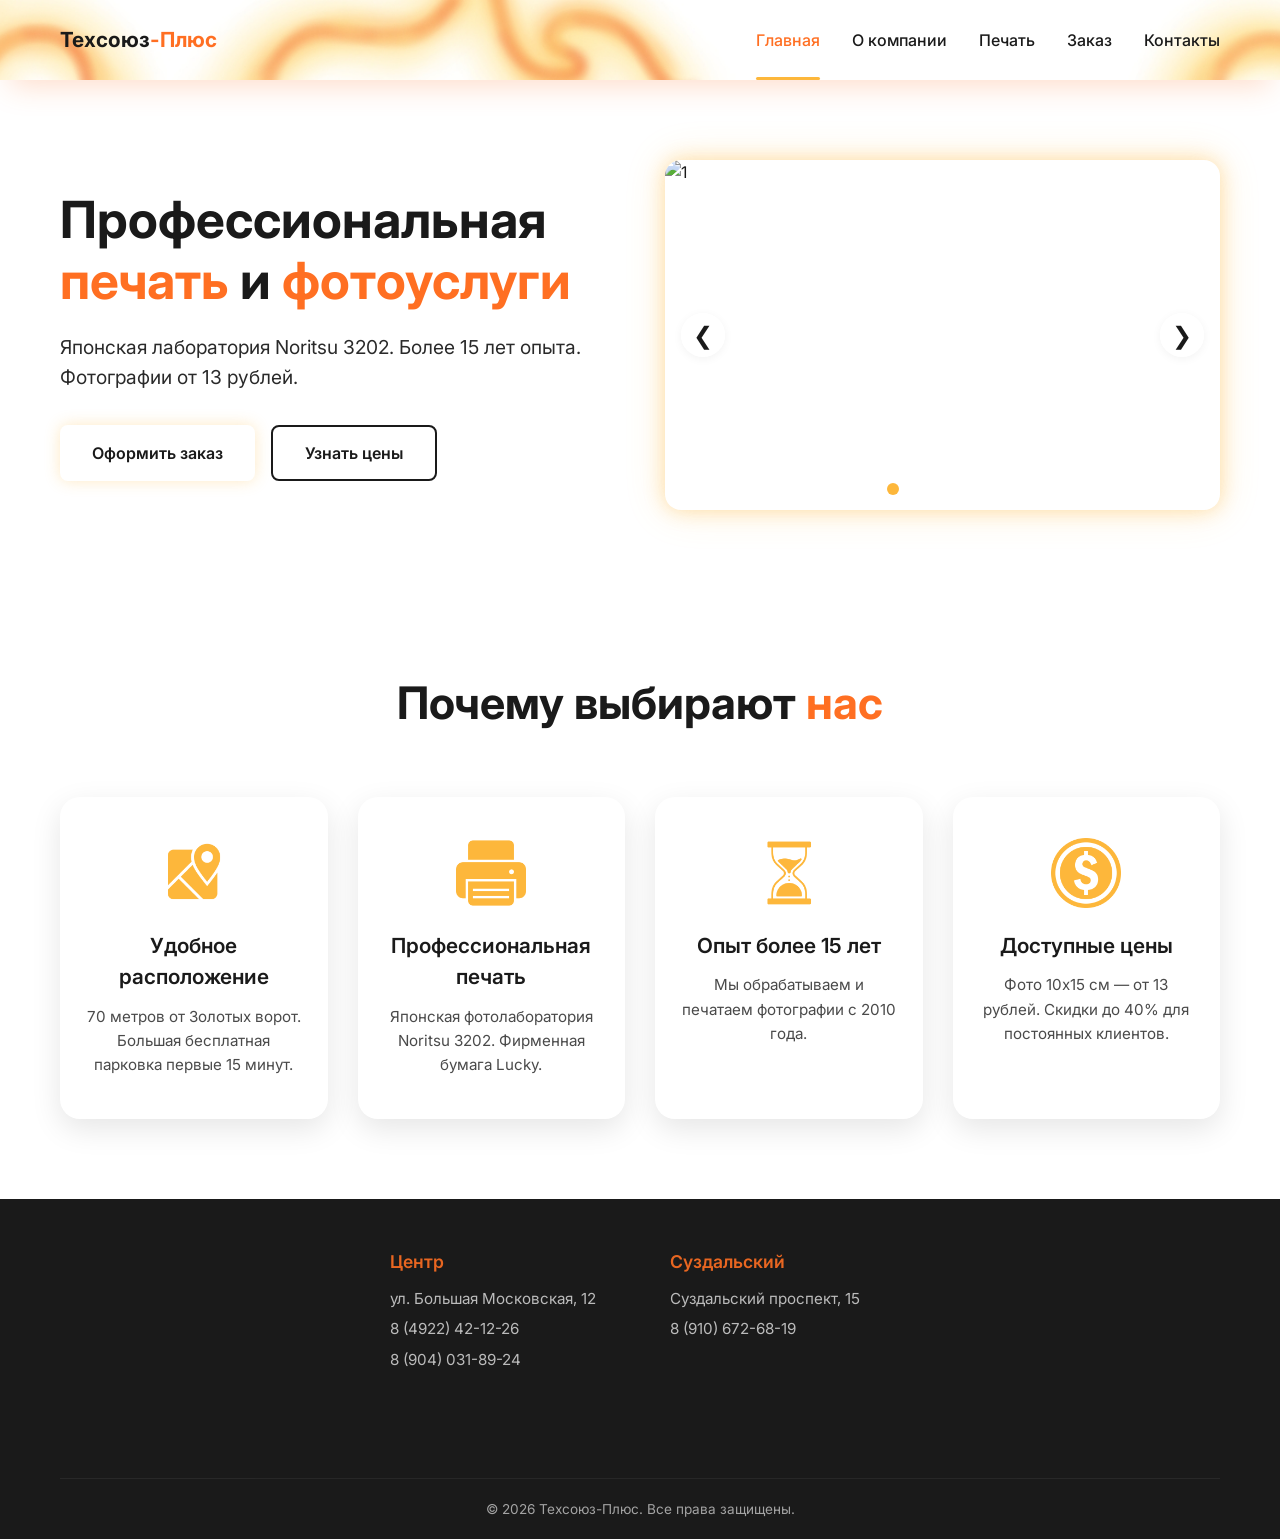
==== index.html @ b590c60d "Исправление index.html" ====
<!DOCTYPE html>
<html lang="ru">
<head>
  <meta charset="UTF-8">
  <meta name="viewport" content="width=device-width, initial-scale=1.0">
  <title>Техсоюз-Плюс - Фотомагазин</title>
  <link rel="preconnect" href="https://fonts.googleapis.com">
  <link rel="preconnect" href="https://fonts.gstatic.com" crossorigin>
  <link href="https://fonts.googleapis.com/css2?family=Inter:wght@400;500;600;700&display=swap" rel="stylesheet">
  <link rel="stylesheet" href="https://cdnjs.cloudflare.com/ajax/libs/font-awesome/6.4.0/css/all.min.css">
  <link href="https://unpkg.com/aos@2.3.1/dist/aos.css" rel="stylesheet">
  <link rel="stylesheet" href="css/style.css?v=2">
</head>
<body>

<header class="header">
  <div class="container header__inner">
    <a href="index.html" class="header__logo">Техсоюз<span>-Плюс</span></a>
    <nav class="header__nav">
      <ul class="header__list">
        <li><a href="index.html" class="header__link active">Главная</a></li>
        <li><a href="pages/about.html" class="header__link">О компании</a></li>
        <li><a href="pages/printing.html" class="header__link">Печать</a></li>
        <li><a href="pages/order.html" class="header__link">Заказ</a></li>
        <li><a href="pages/contacts.html" class="header__link">Контакты</a></li>
      </ul>
      <button class="burger"><span></span><span></span><span></span></button>
    </nav>
  </div>
</header>

<main>
  <section class="hero">
    <div class="container">
      <div class="hero__text" data-aos="fade-right" data-aos-duration="1000">
        <h1>Профессиональная <br><span>печать</span> и <span>фотоуслуги</span></h1>
        <p>Японская лаборатория Noritsu 3202. Более 15 лет опыта. Фотографии от 13 рублей.</p>
        <div class="hero__actions">
          <a href="pages/order.html" class="btn btn--primary">Оформить заказ</a>
          <a href="pages/printing.html" class="btn btn--outline">Узнать цены</a>
        </div>
      </div>
      <div class="hero__slider" data-aos="fade-left" data-aos-duration="1000">
        <div class="hero-slider">
          <div class="slide active"><img src="images/photo1.jpg" alt="1"></div>
          <div class="slide"><img src="images/photo2.jpg" alt="2"></div>
          <div class="slide"><img src="images/photo3.jpg" alt="3"></div>
          <div class="slide"><img src="images/photo4.jpg" alt="4"></div>
          <div class="slide"><img src="images/photo5.jpg" alt="5"></div>
          <div class="slide"><img src="images/photo6.jpg" alt="6"></div>
          <button class="slider-btn slider-btn--prev">❮</button>
          <button class="slider-btn slider-btn--next">❯</button>
          <div class="slider-dots">
            <span class="dot active" data-slide="0"></span><span class="dot" data-slide="1"></span><span class="dot" data-slide="2"></span><span class="dot" data-slide="3"></span><span class="dot" data-slide="4"></span><span class="dot" data-slide="5"></span>
          </div>
        </div>
      </div>
    </div>
  </section>

  <section class="features">
    <div class="container">
      <h2 class="features__title" data-aos="fade-up">Почему выбирают <span>нас</span></h2>
      <div class="features__grid">
        <div class="feature-card" data-aos="fade-up" data-aos-delay="100">
          <div class="feature-card__icon"><img src="images/icons/icon-1.png" alt=""></div>
          <h3 class="feature-card__title">Удобное расположение</h3>
          <p class="feature-card__desc">70 метров от Золотых ворот. Большая бесплатная парковка первые 15 минут.</p>
        </div>
        <div class="feature-card" data-aos="fade-up" data-aos-delay="200">
          <div class="feature-card__icon"><img src="images/icons/icon-2.PNG" alt=""></div>
          <h3 class="feature-card__title">Профессиональная печать</h3>
          <p class="feature-card__desc">Японская фотолаборатория Noritsu 3202. Фирменная бумага Lucky.</p>
        </div>
        <div class="feature-card" data-aos="fade-up" data-aos-delay="300">
          <div class="feature-card__icon"><img src="images/icons/icon-3.PNG" alt=""></div>
          <h3 class="feature-card__title">Опыт более 15 лет</h3>
          <p class="feature-card__desc">Мы обрабатываем и печатаем фотографии с 2010 года.</p>
        </div>
        <div class="feature-card" data-aos="fade-up" data-aos-delay="400">
          <div class="feature-card__icon"><img src="images/icons/icon-4.PNG" alt=""></div>
          <h3 class="feature-card__title">Доступные цены</h3>
          <p class="feature-card__desc">Фото 10х15 см — от 13 рублей. Скидки до 40% для постоянных клиентов.</p>
        </div>
      </div>
    </div>
  </section>
</main>

<footer class="footer">
    <div class="container footer__inner">
      <div class="footer-col"><div class="footer-col__title"><span>Центр</span></div><p>ул. Большая Московская, 12</p><p><a href="tel:84922421226">8 (4922) 42-12-26</a></p><p><a href="tel:89040318924">8 (904) 031-89-24</a></p></div>
      <div class="footer-col"><div class="footer-col__title"><span>Суздальский</span></div><p>Суздальский проспект, 15</p><p><a href="tel:89106726819">8 (910) 672-68-19</a></p></div>
      <div class="footer__copy">&copy; 2026 Техсоюз-Плюс. Все права защищены.</div>
    </div>
  </footer>

<script src="https://unpkg.com/aos@2.3.1/dist/aos.js"></script>
<script src="js/main.js"></script>
</body>
</html>
---- css/style.css ----
/* css/style.css - Сборка стилей (исправленная) */

/* Базовые настройки */
@import 'base/variables.css';
@import 'base/reset.css';

/* Компоненты */
@import 'components/footer.css';
@import 'components/buttons.css';

/* ФИНАЛЬНАЯ ШАПКА */
@import 'header-final.css';

/* Главная страница */
@import 'home/hero.css';
@import 'home/slider.css';
@import 'home/features.css';
@import 'home/cards.css';

/* Остальные страницы */
@import 'pages/printing.css';   /* <--- ДОБАВИЛИ ИМПОРТ СТРАНИЦЫ ПЕЧАТИ */
@import 'pages/contacts.css';
@import 'pages/about.css';
@import 'pages/order.css';

/* Общий контейнер */
.container {
  max-width: var(--container-width);
  margin: 0 auto;
  padding: 0 20px;
}
body {
  background: #ffffff !important;
}
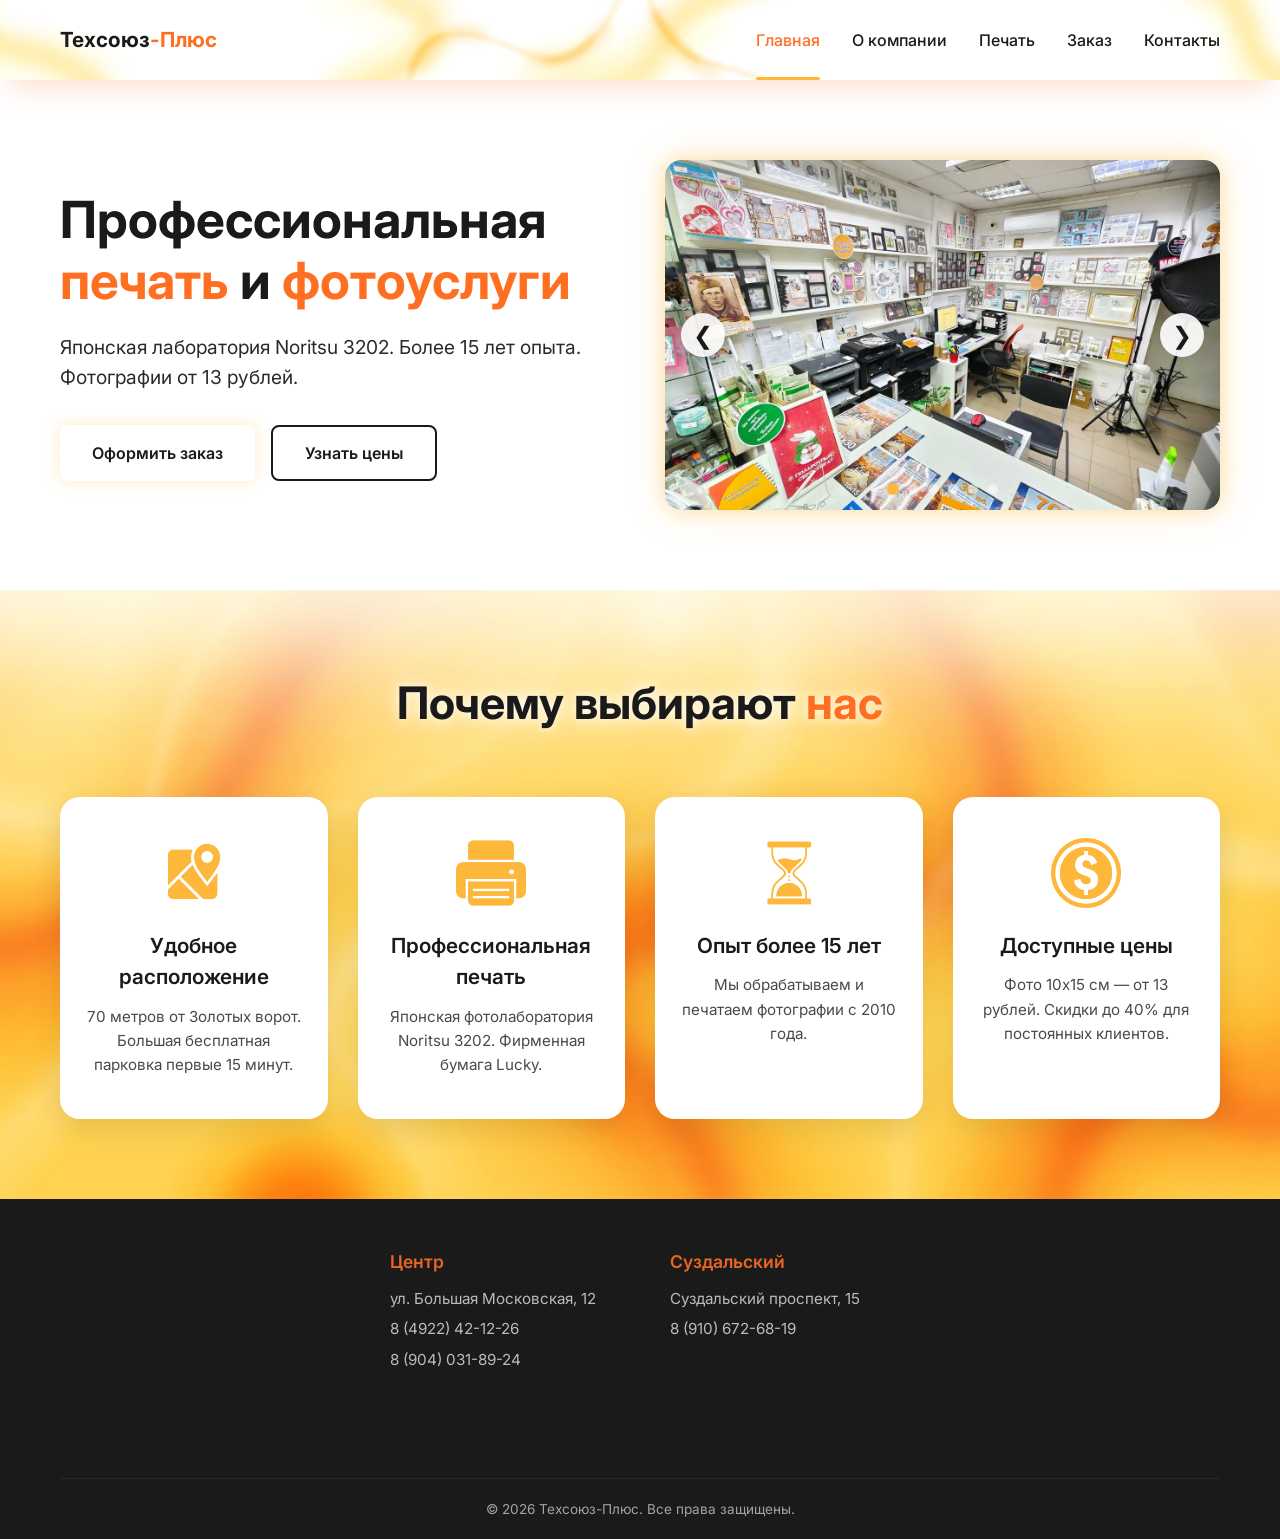
==== commit 172d188b: "Обновление" ====
--- a/index.html
+++ b/index.html
@@ -58,33 +58,47 @@
     </div>
   </section>
 
-  <section class="features">
-    <div class="container">
-      <h2 class="features__title" data-aos="fade-up">Почему выбирают <span>нас</span></h2>
-      <div class="features__grid">
-        <div class="feature-card" data-aos="fade-up" data-aos-delay="100">
-          <div class="feature-card__icon"><img src="images/icons/icon-1.png" alt=""></div>
-          <h3 class="feature-card__title">Удобное расположение</h3>
-          <p class="feature-card__desc">70 метров от Золотых ворот. Большая бесплатная парковка первые 15 минут.</p>
+      <!-- Блок преимуществ -->
+      <section class="features">
+        <div class="container">
+          <h2 class="features__title" data-aos="fade-up">Почему выбирают <span>нас</span></h2>
+          <div class="features__grid">
+            
+            <div class="feature-card" data-aos="fade-up" data-aos-delay="100">
+              <div class="feature-card__icon">
+                <img src="images/icons/icon-1.png" alt="Иконка расположения">
+              </div>
+              <h3 class="feature-card__title">Удобное расположение</h3>
+              <p class="feature-card__desc">70 метров от Золотых ворот. Большая бесплатная парковка первые 15 минут.</p>
+            </div>
+  
+            <div class="feature-card" data-aos="fade-up" data-aos-delay="200">
+              <div class="feature-card__icon">
+                <img src="images/icons/icon-2.png" alt="Иконка печати">
+              </div>
+              <h3 class="feature-card__title">Профессиональная печать</h3>
+              <p class="feature-card__desc">Японская фотолаборатория Noritsu 3202. Фирменная бумага Lucky.</p>
+            </div>
+  
+            <div class="feature-card" data-aos="fade-up" data-aos-delay="300">
+              <div class="feature-card__icon">
+                <img src="images/icons/icon-3.png" alt="Иконка опыта">
+              </div>
+              <h3 class="feature-card__title">Опыт более 15 лет</h3>
+              <p class="feature-card__desc">Мы обрабатываем и печатаем фотографии с 2010 года.</p>
+            </div>
+  
+            <div class="feature-card" data-aos="fade-up" data-aos-delay="400">
+              <div class="feature-card__icon">
+                <img src="images/icons/icon-4.png" alt="Иконка цен">
+              </div>
+              <h3 class="feature-card__title">Доступные цены</h3>
+              <p class="feature-card__desc">Фото 10х15 см — от 13 рублей. Скидки до 40% для постоянных клиентов.</p>
+            </div>
+  
+          </div>
         </div>
-        <div class="feature-card" data-aos="fade-up" data-aos-delay="200">
-          <div class="feature-card__icon"><img src="images/icons/icon-2.PNG" alt=""></div>
-          <h3 class="feature-card__title">Профессиональная печать</h3>
-          <p class="feature-card__desc">Японская фотолаборатория Noritsu 3202. Фирменная бумага Lucky.</p>
-        </div>
-        <div class="feature-card" data-aos="fade-up" data-aos-delay="300">
-          <div class="feature-card__icon"><img src="images/icons/icon-3.PNG" alt=""></div>
-          <h3 class="feature-card__title">Опыт более 15 лет</h3>
-          <p class="feature-card__desc">Мы обрабатываем и печатаем фотографии с 2010 года.</p>
-        </div>
-        <div class="feature-card" data-aos="fade-up" data-aos-delay="400">
-          <div class="feature-card__icon"><img src="images/icons/icon-4.PNG" alt=""></div>
-          <h3 class="feature-card__title">Доступные цены</h3>
-          <p class="feature-card__desc">Фото 10х15 см — от 13 рублей. Скидки до 40% для постоянных клиентов.</p>
-        </div>
-      </div>
-    </div>
-  </section>
+      </section>
 </main>
 
 <footer class="footer">
